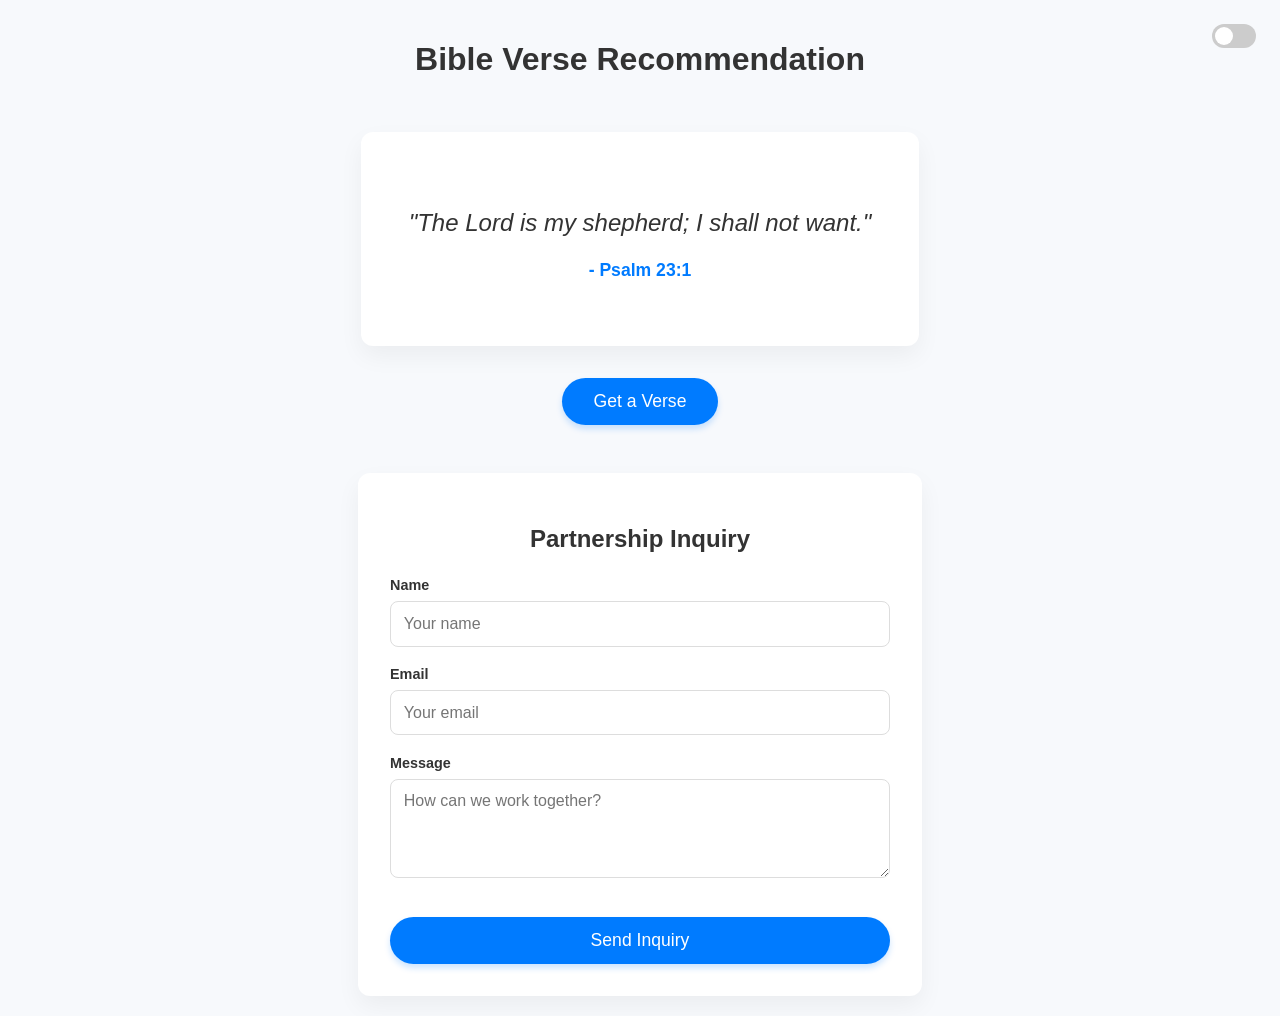
==== index.html @ c9f4b24e "Update Formspree endpoint to mdaylqqe" ====
<!doctype html>
<html lang="en">
<head>
  <meta charset="UTF-8" />
  <meta name="viewport" content="width=device-width, initial-scale=1.0" />
  <title>Daily Bible Verse</title>
  <link href='/style.css' rel='stylesheet'>
</head>
<body>
  <div class="theme-switch-wrapper">
    <label class="theme-switch" for="checkbox">
      <input type="checkbox" id="checkbox" />
      <div class="slider round"></div>
    </label>
  </div>
  <h1>Bible Verse Recommendation</h1>
  <div id="verse-container">
    <p id="verse-text">Press the button to receive a word of God.</p>
    <p id="verse-reference"></p>
  </div>
  <button onclick="getRandomVerse()">Get a Verse</button>

  <div id="contact-container">
    <h2>Partnership Inquiry</h2>
    <form action="https://formspree.io/f/mdaylqqe" method="POST">
      <div class="form-group">
        <label for="name">Name</label>
        <input type="text" id="name" name="name" placeholder="Your name" required>
      </div>
      <div class="form-group">
        <label for="email">Email</label>
        <input type="email" id="email" name="_replyto" placeholder="Your email" required>
      </div>
      <div class="form-group">
        <label for="message">Message</label>
        <textarea id="message" name="message" rows="4" placeholder="How can we work together?" required></textarea>
      </div>
      <button type="submit" class="submit-btn">Send Inquiry</button>
    </form>
  </div>

  <script defer type="text/javascript" src="/main.js"></script>
</body>
</html>
---- style.css ----
body {
  font-family: 'Segoe UI', Tahoma, Geneva, Verdana, sans-serif;
  display: flex;
  flex-direction: column;
  align-items: center;
  justify-content: center;
  min-height: 100vh;
  margin: 0;
  background-color: #f7f9fc;
  color: #333;
  transition: background-color 0.3s, color 0.3s;
  padding: 20px;
  text-align: center;
}

body.dark-mode {
  background-color: #1a1a1a;
  color: #e0e0e0;
}

#verse-container {
  max-width: 600px;
  background-color: white;
  padding: 3rem;
  border-radius: 12px;
  box-shadow: 0 10px 25px rgba(0, 0, 0, 0.05);
  margin: 2rem 0;
  transition: background-color 0.3s, box-shadow 0.3s;
}

body.dark-mode #verse-container {
  background-color: #2d2d2d;
  box-shadow: 0 10px 25px rgba(0, 0, 0, 0.3);
}

#verse-text {
  font-size: 1.5rem;
  line-height: 1.6;
  font-style: italic;
  margin-bottom: 1rem;
}

#verse-reference {
  font-size: 1.1rem;
  font-weight: bold;
  color: #007bff;
}

body.dark-mode #verse-reference {
  color: #4da3ff;
}

button {
  padding: 0.8rem 2rem;
  font-size: 1.1rem;
  cursor: pointer;
  border: none;
  border-radius: 30px;
  background-color: #007bff;
  color: white;
  transition: background-color 0.2s, transform 0.1s;
  box-shadow: 0 4px 6px rgba(0, 123, 255, 0.2);
}

button:hover {
  background-color: #0056b3;
}

button:active {
  transform: scale(0.98);
}

#contact-container {
  max-width: 500px;
  width: 100%;
  background-color: white;
  padding: 2rem;
  border-radius: 12px;
  box-shadow: 0 10px 25px rgba(0, 0, 0, 0.05);
  margin-top: 3rem;
  text-align: left;
  transition: background-color 0.3s, box-shadow 0.3s;
}

body.dark-mode #contact-container {
  background-color: #2d2d2d;
  box-shadow: 0 10px 25px rgba(0, 0, 0, 0.3);
}

#contact-container h2 {
  text-align: center;
  margin-bottom: 1.5rem;
  font-size: 1.5rem;
}

.form-group {
  margin-bottom: 1.2rem;
}

.form-group label {
  display: block;
  margin-bottom: 0.5rem;
  font-weight: bold;
  font-size: 0.9rem;
}

.form-group input, .form-group textarea {
  width: 100%;
  padding: 0.8rem;
  border: 1px solid #ddd;
  border-radius: 8px;
  font-family: inherit;
  font-size: 1rem;
  box-sizing: border-box;
  background-color: #fff;
  color: #333;
  transition: border-color 0.2s, background-color 0.3s, color 0.3s;
}

body.dark-mode .form-group input, body.dark-mode .form-group textarea {
  background-color: #3d3d3d;
  border-color: #4d4d4d;
  color: #e0e0e0;
}

.form-group input:focus, .form-group textarea:focus {
  outline: none;
  border-color: #007bff;
}

.submit-btn {
  width: 100%;
  margin-top: 1rem;
}

.theme-switch-wrapper {
  display: flex;
  align-items: center;
  position: absolute;
  top: 1.5rem;
  right: 1.5rem;
}

.theme-switch {
  display: inline-block;
  height: 24px;
  position: relative;
  width: 44px;
}

.theme-switch input {display:none;}

.slider {
  background-color: #ccc;
  bottom: 0;
  cursor: pointer;
  left: 0;
  position: absolute;
  right: 0;
  top: 0;
  transition: .4s;
  border-radius: 34px;
}

.slider:before {
  background-color: #fff;
  bottom: 3px;
  content: "";
  height: 18px;
  left: 3px;
  position: absolute;
  transition: .4s;
  width: 18px;
  border-radius: 50%;
}

input:checked + .slider {
  background-color: #007bff;
}

input:checked + .slider:before {
  transform: translateX(20px);
}
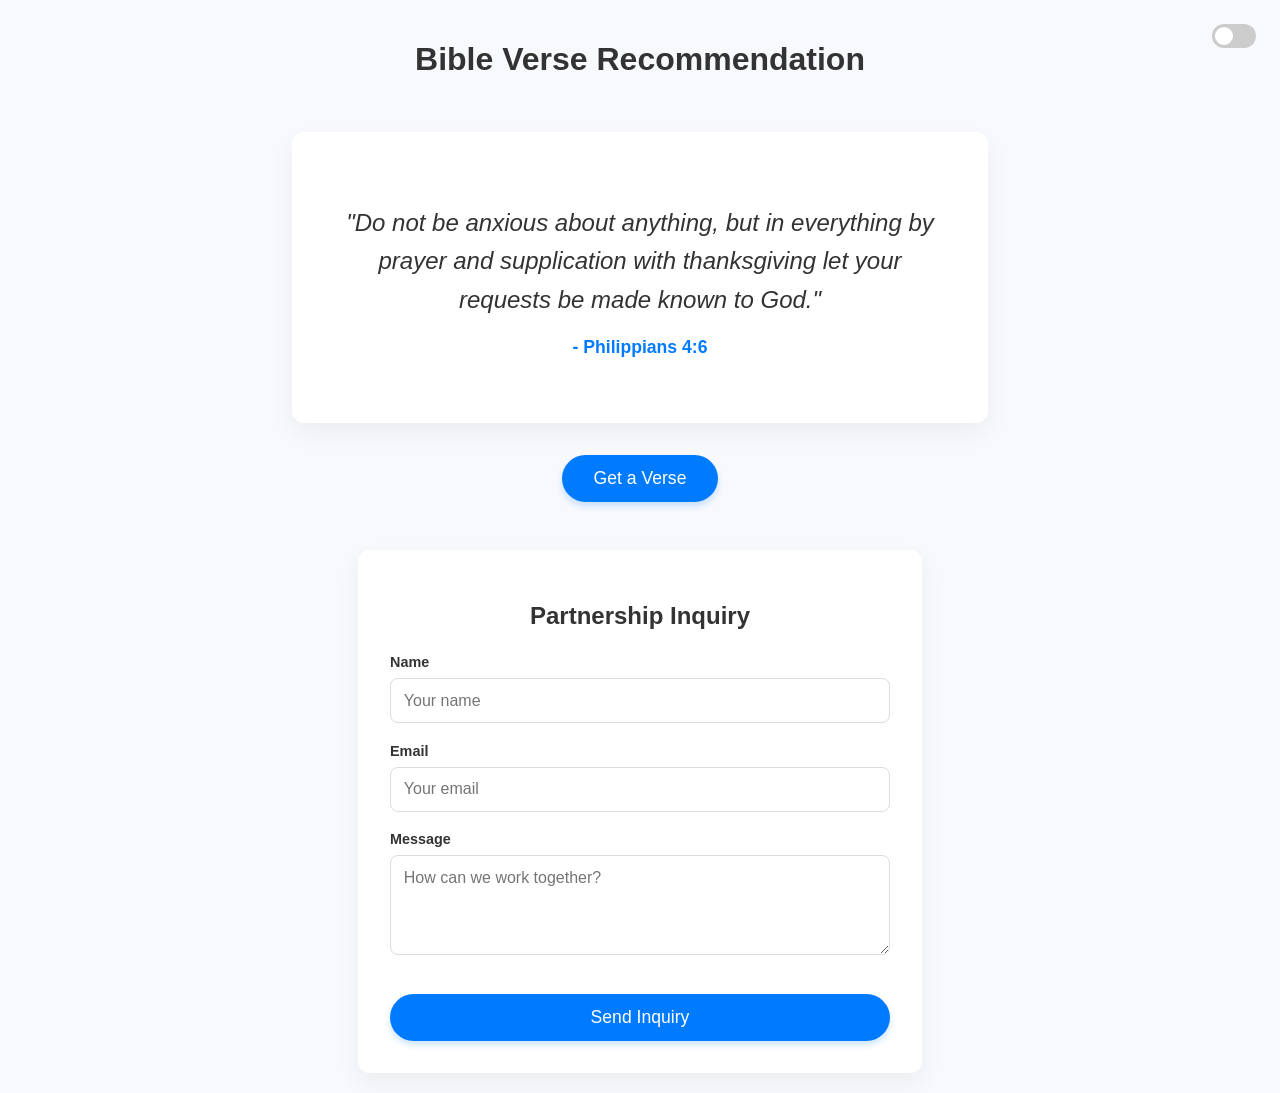
==== commit a76ef491: "Fix file paths for deployment" ====
--- a/index.html
+++ b/index.html
@@ -4,7 +4,7 @@
   <meta charset="UTF-8" />
   <meta name="viewport" content="width=device-width, initial-scale=1.0" />
   <title>Daily Bible Verse</title>
-  <link href='/style.css' rel='stylesheet'>
+  <link href='./style.css' rel='stylesheet'>
 </head>
 <body>
   <div class="theme-switch-wrapper">
@@ -39,6 +39,6 @@
     </form>
   </div>
 
-  <script defer type="text/javascript" src="/main.js"></script>
+  <script defer type="text/javascript" src="./main.js"></script>
 </body>
 </html>
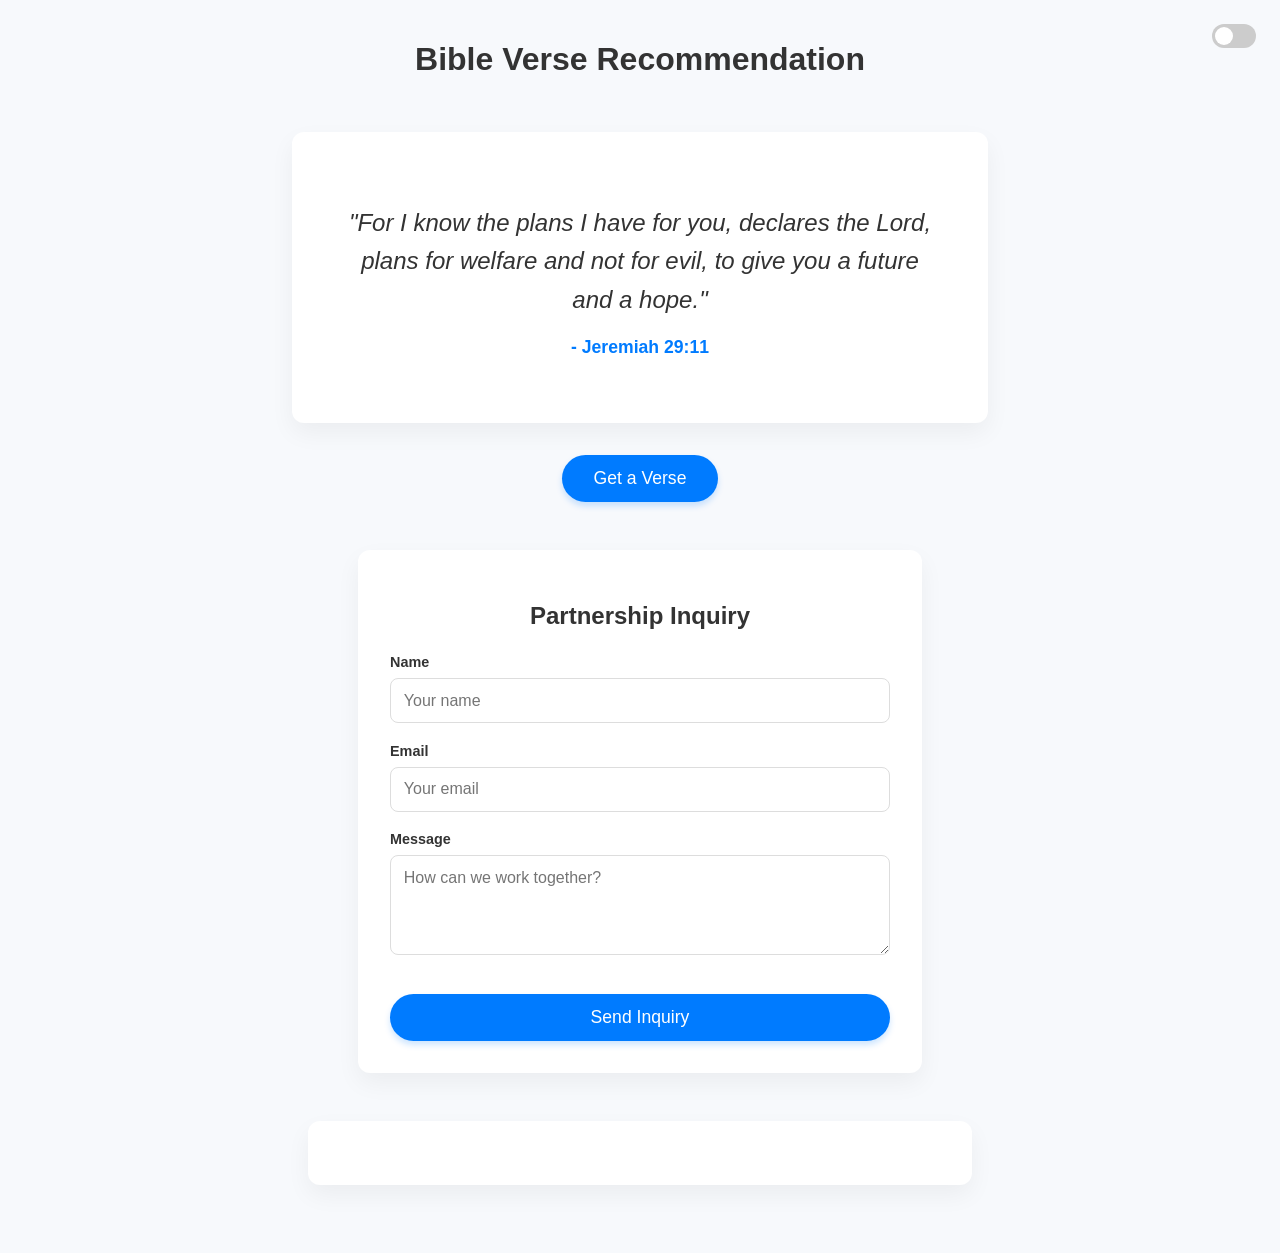
==== commit ff3c0094: "Add Disqus comment section" ====
--- a/index.html
+++ b/index.html
@@ -39,6 +39,28 @@
     </form>
   </div>
 
+  <div id="comments-container">
+    <div id="disqus_thread"></div>
+    <script>
+        /**
+        *  RECOMMENDED CONFIGURATION VARIABLES: EDIT AND UNCOMMENT THE SECTION BELOW TO INSERT DYNAMIC VALUES FROM YOUR PLATFORM OR CMS.
+        *  LEARN WHY DEFINING THESE VARIABLES IS IMPORTANT: https://disqus.com/admin/universalcode/#configuration-variables    */
+        /*
+        var disqus_config = function () {
+        this.page.url = PAGE_URL;  // Replace PAGE_URL with your page's canonical URL variable
+        this.page.identifier = PAGE_IDENTIFIER; // Replace PAGE_IDENTIFIER with your page's unique identifier variable
+        };
+        */
+        (function() { // DON'T EDIT BELOW THIS LINE
+        var d = document, s = d.createElement('script');
+        s.src = 'https://productbuilder-ojkybk3hdi.disqus.com/embed.js';
+        s.setAttribute('data-timestamp', +new Date());
+        (d.head || d.body).appendChild(s);
+        })();
+    </script>
+    <noscript>Please enable JavaScript to view the <a href="https://disqus.com/?ref_noscript">comments powered by Disqus.</a></noscript>
+  </div>
+
   <script defer type="text/javascript" src="./main.js"></script>
 </body>
 </html>
--- a/style.css
+++ b/style.css
@@ -133,6 +133,23 @@
   margin-top: 1rem;
 }
 
+#comments-container {
+  max-width: 600px;
+  width: 100%;
+  background-color: white;
+  padding: 2rem;
+  border-radius: 12px;
+  box-shadow: 0 10px 25px rgba(0, 0, 0, 0.05);
+  margin-top: 3rem;
+  margin-bottom: 3rem;
+  transition: background-color 0.3s, box-shadow 0.3s;
+}
+
+body.dark-mode #comments-container {
+  background-color: #2d2d2d;
+  box-shadow: 0 10px 25px rgba(0, 0, 0, 0.3);
+}
+
 .theme-switch-wrapper {
   display: flex;
   align-items: center;
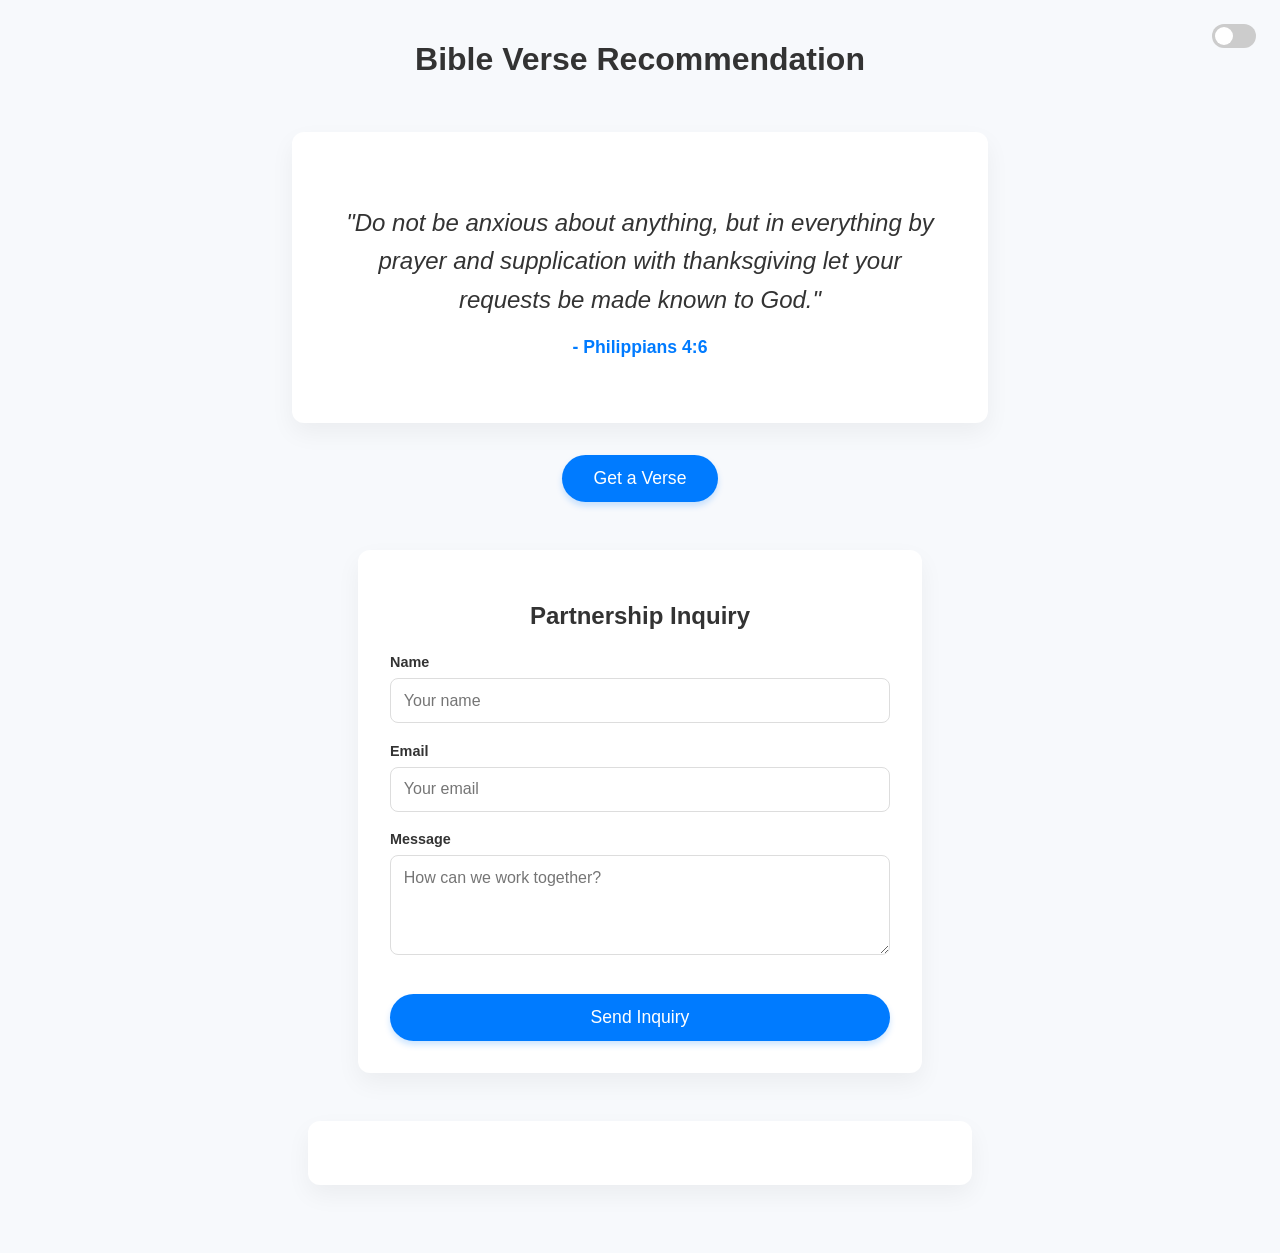
==== commit 77d3d59d: "Add Google AdSense meta tag, script, and ads.txt" ====
--- a/index.html
+++ b/index.html
@@ -3,7 +3,10 @@
 <head>
   <meta charset="UTF-8" />
   <meta name="viewport" content="width=device-width, initial-scale=1.0" />
+  <meta name="google-adsense-account" content="ca-pub-6475751847890621">
   <title>Daily Bible Verse</title>
+  <script async src="https://pagead2.googlesyndication.com/pagead/js/adsbygoogle.js?client=ca-pub-6475751847890621"
+     crossorigin="anonymous"></script>
   <link href='./style.css' rel='stylesheet'>
 </head>
 <body>
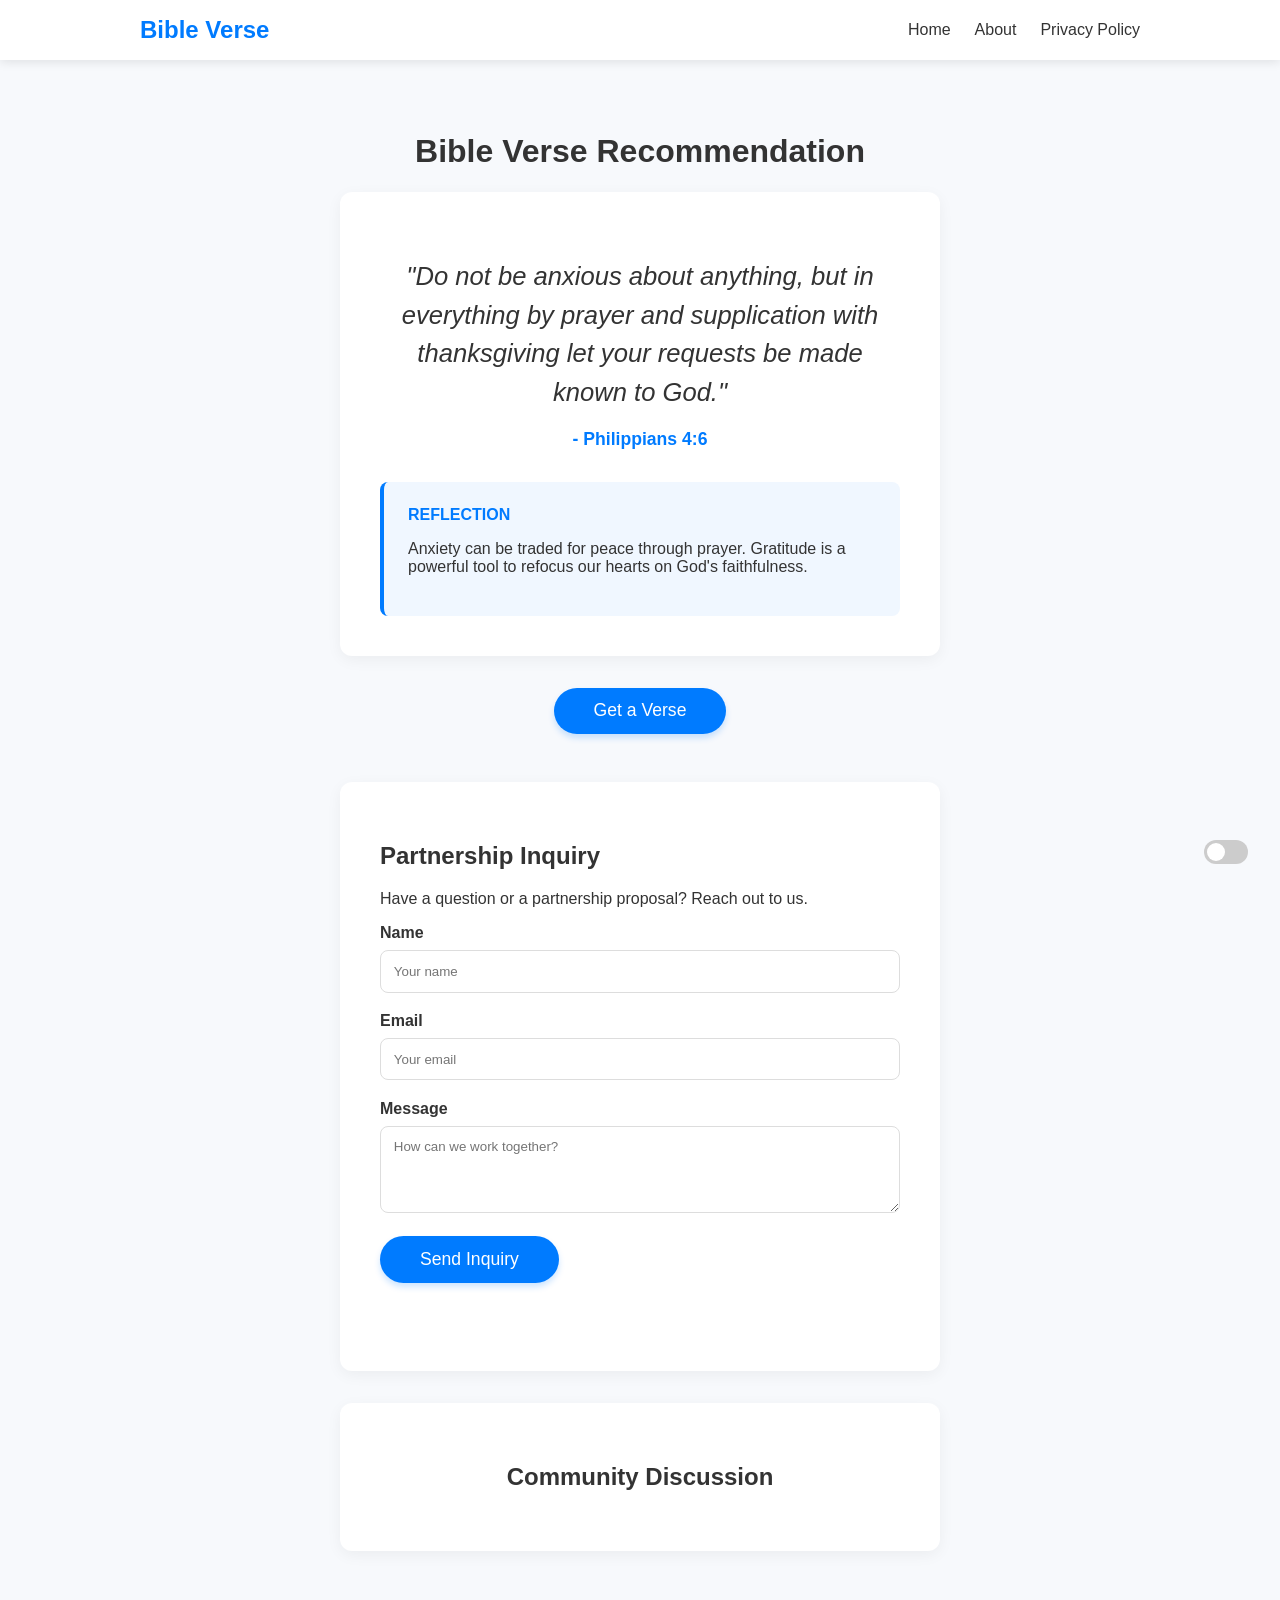
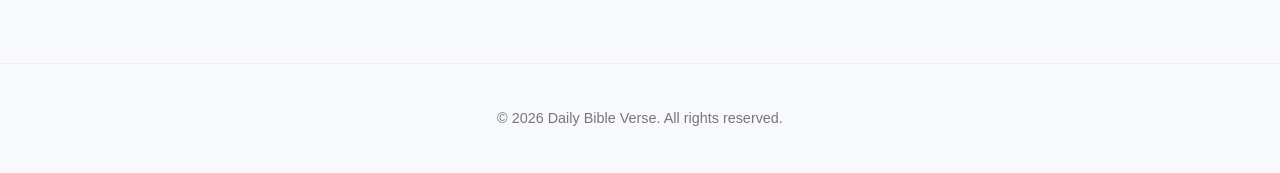
==== commit 0338972b: "Optimize site for AdSense approval: Added About/Privacy pages, enhanced content reflections, and imp" ====
--- a/index.html
+++ b/index.html
@@ -3,67 +3,82 @@
 <head>
   <meta charset="UTF-8" />
   <meta name="viewport" content="width=device-width, initial-scale=1.0" />
+  <meta name="description" content="Daily Bible Verse Recommendation - Find comfort and wisdom through curated Bible verses and spiritual reflections.">
   <meta name="google-adsense-account" content="ca-pub-6475751847890621">
-  <title>Daily Bible Verse</title>
+  <title>Daily Bible Verse | Comfort & Wisdom</title>
   <script async src="https://pagead2.googlesyndication.com/pagead/js/adsbygoogle.js?client=ca-pub-6475751847890621"
      crossorigin="anonymous"></script>
   <link href='./style.css' rel='stylesheet'>
 </head>
 <body>
+  <nav class="navbar">
+    <div class="nav-container">
+      <a href="./index.html" class="nav-logo">Bible Verse</a>
+      <ul class="nav-menu">
+        <li><a href="./index.html">Home</a></li>
+        <li><a href="./about.html">About</a></li>
+        <li><a href="./privacy.html">Privacy Policy</a></li>
+      </ul>
+    </div>
+  </nav>
+
   <div class="theme-switch-wrapper">
     <label class="theme-switch" for="checkbox">
       <input type="checkbox" id="checkbox" />
       <div class="slider round"></div>
     </label>
   </div>
-  <h1>Bible Verse Recommendation</h1>
-  <div id="verse-container">
-    <p id="verse-text">Press the button to receive a word of God.</p>
-    <p id="verse-reference"></p>
-  </div>
-  <button onclick="getRandomVerse()">Get a Verse</button>
 
-  <div id="contact-container">
-    <h2>Partnership Inquiry</h2>
-    <form action="https://formspree.io/f/mdaylqqe" method="POST">
-      <div class="form-group">
-        <label for="name">Name</label>
-        <input type="text" id="name" name="name" placeholder="Your name" required>
+  <main>
+    <h1>Bible Verse Recommendation</h1>
+    <div id="verse-container">
+      <p id="verse-text">Press the button to receive a word of God.</p>
+      <p id="verse-reference"></p>
+      <div class="reflection-box">
+        <h3>Reflection</h3>
+        <p id="verse-reflection">Click the button below to see a spiritual reflection for this verse.</p>
       </div>
-      <div class="form-group">
-        <label for="email">Email</label>
-        <input type="email" id="email" name="_replyto" placeholder="Your email" required>
-      </div>
-      <div class="form-group">
-        <label for="message">Message</label>
-        <textarea id="message" name="message" rows="4" placeholder="How can we work together?" required></textarea>
-      </div>
-      <button type="submit" class="submit-btn">Send Inquiry</button>
-    </form>
-  </div>
+    </div>
+    <button onclick="getRandomVerse()">Get a Verse</button>
 
-  <div id="comments-container">
-    <div id="disqus_thread"></div>
-    <script>
-        /**
-        *  RECOMMENDED CONFIGURATION VARIABLES: EDIT AND UNCOMMENT THE SECTION BELOW TO INSERT DYNAMIC VALUES FROM YOUR PLATFORM OR CMS.
-        *  LEARN WHY DEFINING THESE VARIABLES IS IMPORTANT: https://disqus.com/admin/universalcode/#configuration-variables    */
-        /*
-        var disqus_config = function () {
-        this.page.url = PAGE_URL;  // Replace PAGE_URL with your page's canonical URL variable
-        this.page.identifier = PAGE_IDENTIFIER; // Replace PAGE_IDENTIFIER with your page's unique identifier variable
-        };
-        */
-        (function() { // DON'T EDIT BELOW THIS LINE
-        var d = document, s = d.createElement('script');
-        s.src = 'https://productbuilder-ojkybk3hdi.disqus.com/embed.js';
-        s.setAttribute('data-timestamp', +new Date());
-        (d.head || d.body).appendChild(s);
-        })();
-    </script>
-    <noscript>Please enable JavaScript to view the <a href="https://disqus.com/?ref_noscript">comments powered by Disqus.</a></noscript>
-  </div>
+    <section id="contact-container">
+      <h2>Partnership Inquiry</h2>
+      <p>Have a question or a partnership proposal? Reach out to us.</p>
+      <form action="https://formspree.io/f/mdaylqqe" method="POST">
+        <div class="form-group">
+          <label for="name">Name</label>
+          <input type="text" id="name" name="name" placeholder="Your name" required>
+        </div>
+        <div class="form-group">
+          <label for="email">Email</label>
+          <input type="email" id="email" name="_replyto" placeholder="Your email" required>
+        </div>
+        <div class="form-group">
+          <label for="message">Message</label>
+          <textarea id="message" name="message" rows="4" placeholder="How can we work together?" required></textarea>
+        </div>
+        <button type="submit" class="submit-btn">Send Inquiry</button>
+      </form>
+    </section>
 
+    <section id="comments-container">
+      <h2>Community Discussion</h2>
+      <div id="disqus_thread"></div>
+    </section>
+  </main>
+
+  <footer>
+    <p>&copy; 2026 Daily Bible Verse. All rights reserved.</p>
+  </footer>
+
+  <script>
+      (function() {
+      var d = document, s = d.createElement('script');
+      s.src = 'https://productbuilder-ojkybk3hdi.disqus.com/embed.js';
+      s.setAttribute('data-timestamp', +new Date());
+      (d.head || d.body).appendChild(s);
+      })();
+  </script>
   <script defer type="text/javascript" src="./main.js"></script>
 </body>
 </html>
--- a/style.css
+++ b/style.css
@@ -1,16 +1,14 @@
+/* Global Styles */
 body {
   font-family: 'Segoe UI', Tahoma, Geneva, Verdana, sans-serif;
-  display: flex;
-  flex-direction: column;
-  align-items: center;
-  justify-content: center;
-  min-height: 100vh;
   margin: 0;
   background-color: #f7f9fc;
   color: #333;
   transition: background-color 0.3s, color 0.3s;
-  padding: 20px;
-  text-align: center;
+  padding-top: 80px; /* Space for navbar */
+  display: flex;
+  flex-direction: column;
+  align-items: center;
 }
 
 body.dark-mode {
@@ -18,40 +16,134 @@
   color: #e0e0e0;
 }
 
-#verse-container {
+/* Navbar */
+.navbar {
+  position: fixed;
+  top: 0;
+  left: 0;
+  width: 100%;
+  background-color: #fff;
+  box-shadow: 0 2px 10px rgba(0,0,0,0.1);
+  z-index: 1000;
+  padding: 1rem 0;
+  transition: background-color 0.3s;
+}
+
+body.dark-mode .navbar {
+  background-color: #2d2d2d;
+  box-shadow: 0 2px 10px rgba(0,0,0,0.3);
+}
+
+.nav-container {
+  max-width: 1000px;
+  margin: 0 auto;
+  display: flex;
+  justify-content: space-between;
+  align-items: center;
+  padding: 0 2rem;
+}
+
+.nav-logo {
+  font-size: 1.5rem;
+  font-weight: bold;
+  color: #007bff;
+  text-decoration: none;
+}
+
+.nav-menu {
+  list-style: none;
+  display: flex;
+  gap: 1.5rem;
+  margin: 0;
+  padding: 0;
+}
+
+.nav-menu a {
+  text-decoration: none;
+  color: inherit;
+  font-weight: 500;
+  transition: color 0.2s;
+}
+
+.nav-menu a:hover {
+  color: #007bff;
+}
+
+/* Layout */
+main {
+  max-width: 800px;
+  width: 100%;
+  padding: 2rem;
+  text-align: center;
+  display: flex;
+  flex-direction: column;
+  align-items: center;
+}
+
+/* Content Boxes */
+#verse-container, #contact-container, #comments-container, .static-content {
+  width: 100%;
   max-width: 600px;
   background-color: white;
-  padding: 3rem;
+  padding: 2.5rem;
   border-radius: 12px;
-  box-shadow: 0 10px 25px rgba(0, 0, 0, 0.05);
-  margin: 2rem 0;
+  box-shadow: 0 4px 15px rgba(0, 0, 0, 0.05);
+  margin-bottom: 2rem;
   transition: background-color 0.3s, box-shadow 0.3s;
-}
-
-body.dark-mode #verse-container {
+  box-sizing: border-box;
+}
+
+body.dark-mode #verse-container, 
+body.dark-mode #contact-container, 
+body.dark-mode #comments-container,
+body.dark-mode .static-content {
   background-color: #2d2d2d;
-  box-shadow: 0 10px 25px rgba(0, 0, 0, 0.3);
+  box-shadow: 0 4px 15px rgba(0, 0, 0, 0.3);
+}
+
+/* Reflection Box */
+.reflection-box {
+  margin-top: 2rem;
+  padding: 1.5rem;
+  background-color: #f0f7ff;
+  border-radius: 8px;
+  text-align: left;
+  border-left: 4px solid #007bff;
+}
+
+body.dark-mode .reflection-box {
+  background-color: #3d3d3d;
+  border-left-color: #4da3ff;
+}
+
+.reflection-box h3 {
+  margin-top: 0;
+  font-size: 1rem;
+  color: #007bff;
+  text-transform: uppercase;
+}
+
+body.dark-mode .reflection-box h3 {
+  color: #4da3ff;
 }
 
 #verse-text {
-  font-size: 1.5rem;
-  line-height: 1.6;
+  font-size: 1.6rem;
+  line-height: 1.5;
   font-style: italic;
-  margin-bottom: 1rem;
+  margin-bottom: 0.5rem;
 }
 
 #verse-reference {
   font-size: 1.1rem;
   font-weight: bold;
   color: #007bff;
-}
-
-body.dark-mode #verse-reference {
-  color: #4da3ff;
-}
-
+  margin-bottom: 0;
+}
+
+/* Buttons */
 button {
-  padding: 0.8rem 2rem;
+  padding: 0.8rem 2.5rem;
   font-size: 1.1rem;
   cursor: pointer;
   border: none;
@@ -60,6 +152,7 @@
   color: white;
   transition: background-color 0.2s, transform 0.1s;
   box-shadow: 0 4px 6px rgba(0, 123, 255, 0.2);
+  margin-bottom: 3rem;
 }
 
 button:hover {
@@ -70,27 +163,9 @@
   transform: scale(0.98);
 }
 
+/* Forms */
 #contact-container {
-  max-width: 500px;
-  width: 100%;
-  background-color: white;
-  padding: 2rem;
-  border-radius: 12px;
-  box-shadow: 0 10px 25px rgba(0, 0, 0, 0.05);
-  margin-top: 3rem;
   text-align: left;
-  transition: background-color 0.3s, box-shadow 0.3s;
-}
-
-body.dark-mode #contact-container {
-  background-color: #2d2d2d;
-  box-shadow: 0 10px 25px rgba(0, 0, 0, 0.3);
-}
-
-#contact-container h2 {
-  text-align: center;
-  margin-bottom: 1.5rem;
-  font-size: 1.5rem;
 }
 
 .form-group {
@@ -101,7 +176,6 @@
   display: block;
   margin-bottom: 0.5rem;
   font-weight: bold;
-  font-size: 0.9rem;
 }
 
 .form-group input, .form-group textarea {
@@ -110,11 +184,7 @@
   border: 1px solid #ddd;
   border-radius: 8px;
   font-family: inherit;
-  font-size: 1rem;
   box-sizing: border-box;
-  background-color: #fff;
-  color: #333;
-  transition: border-color 0.2s, background-color 0.3s, color 0.3s;
 }
 
 body.dark-mode .form-group input, body.dark-mode .form-group textarea {
@@ -123,39 +193,12 @@
   color: #e0e0e0;
 }
 
-.form-group input:focus, .form-group textarea:focus {
-  outline: none;
-  border-color: #007bff;
-}
-
-.submit-btn {
-  width: 100%;
-  margin-top: 1rem;
-}
-
-#comments-container {
-  max-width: 600px;
-  width: 100%;
-  background-color: white;
-  padding: 2rem;
-  border-radius: 12px;
-  box-shadow: 0 10px 25px rgba(0, 0, 0, 0.05);
-  margin-top: 3rem;
-  margin-bottom: 3rem;
-  transition: background-color 0.3s, box-shadow 0.3s;
-}
-
-body.dark-mode #comments-container {
-  background-color: #2d2d2d;
-  box-shadow: 0 10px 25px rgba(0, 0, 0, 0.3);
-}
-
+/* Theme Switch */
 .theme-switch-wrapper {
-  display: flex;
-  align-items: center;
-  position: absolute;
-  top: 1.5rem;
-  right: 1.5rem;
+  position: fixed;
+  bottom: 2rem;
+  right: 2rem;
+  z-index: 1001;
 }
 
 .theme-switch {
@@ -197,4 +240,19 @@
 
 input:checked + .slider:before {
   transform: translateX(20px);
+}
+
+/* Footer */
+footer {
+  width: 100%;
+  padding: 2rem 0;
+  margin-top: 3rem;
+  border-top: 1px solid #eee;
+  text-align: center;
+  font-size: 0.9rem;
+  color: #777;
+}
+
+body.dark-mode footer {
+  border-top-color: #333;
 }
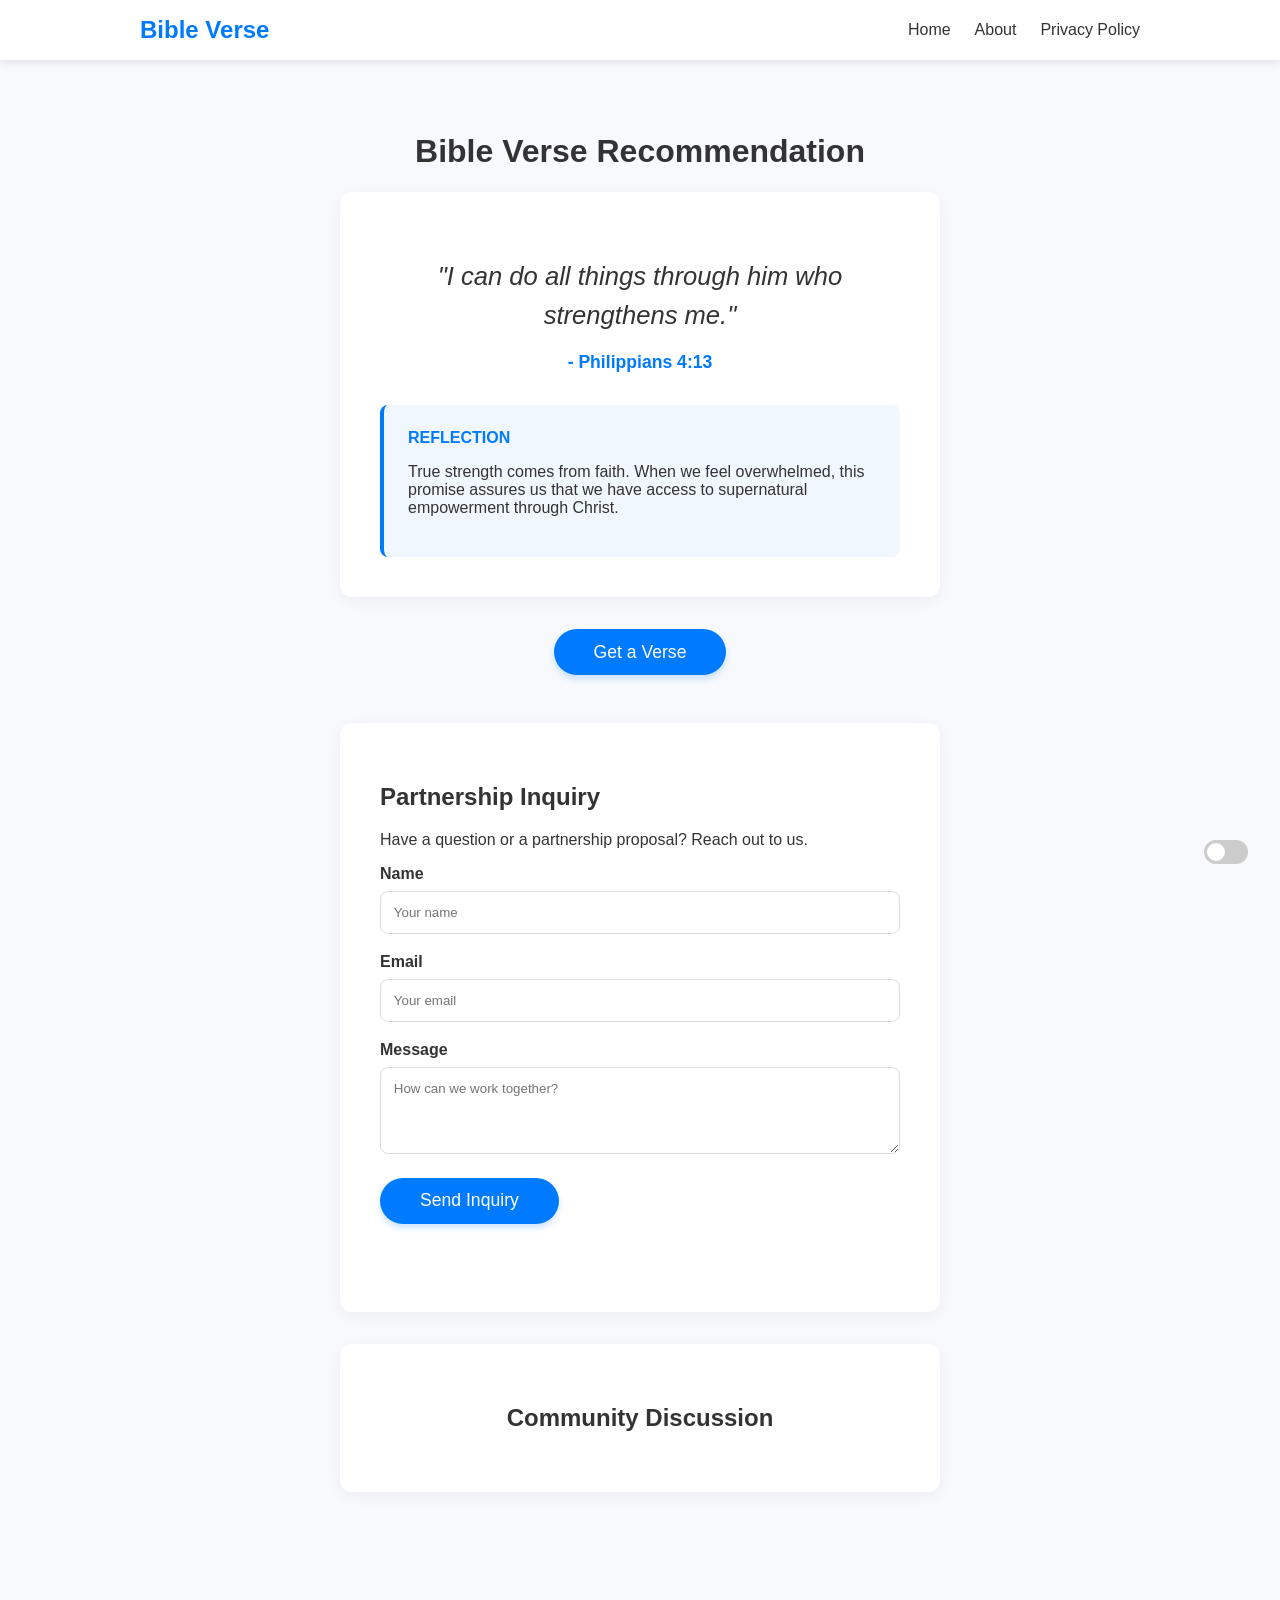
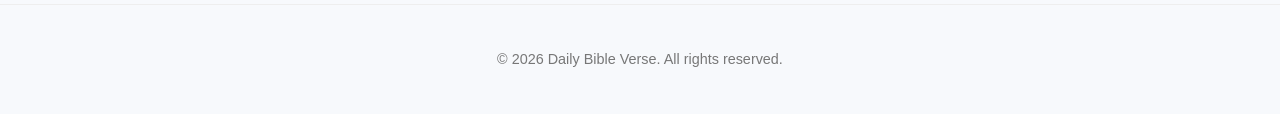
==== commit cf09d172: "feat: add Google Analytics tag (gtag.js) to all HTML files" ====
--- a/index.html
+++ b/index.html
@@ -1,6 +1,15 @@
 <!doctype html>
 <html lang="en">
 <head>
+  <!-- Google tag (gtag.js) -->
+  <script async src="https://www.googletagmanager.com/gtag/js?id=G-CXLRFG57D3"></script>
+  <script>
+    window.dataLayer = window.dataLayer || [];
+    function gtag(){dataLayer.push(arguments);}
+    gtag('js', new Date());
+
+    gtag('config', 'G-CXLRFG57D3');
+  </script>
   <meta charset="UTF-8" />
   <meta name="viewport" content="width=device-width, initial-scale=1.0" />
   <meta name="description" content="Daily Bible Verse Recommendation - Find comfort and wisdom through curated Bible verses and spiritual reflections.">
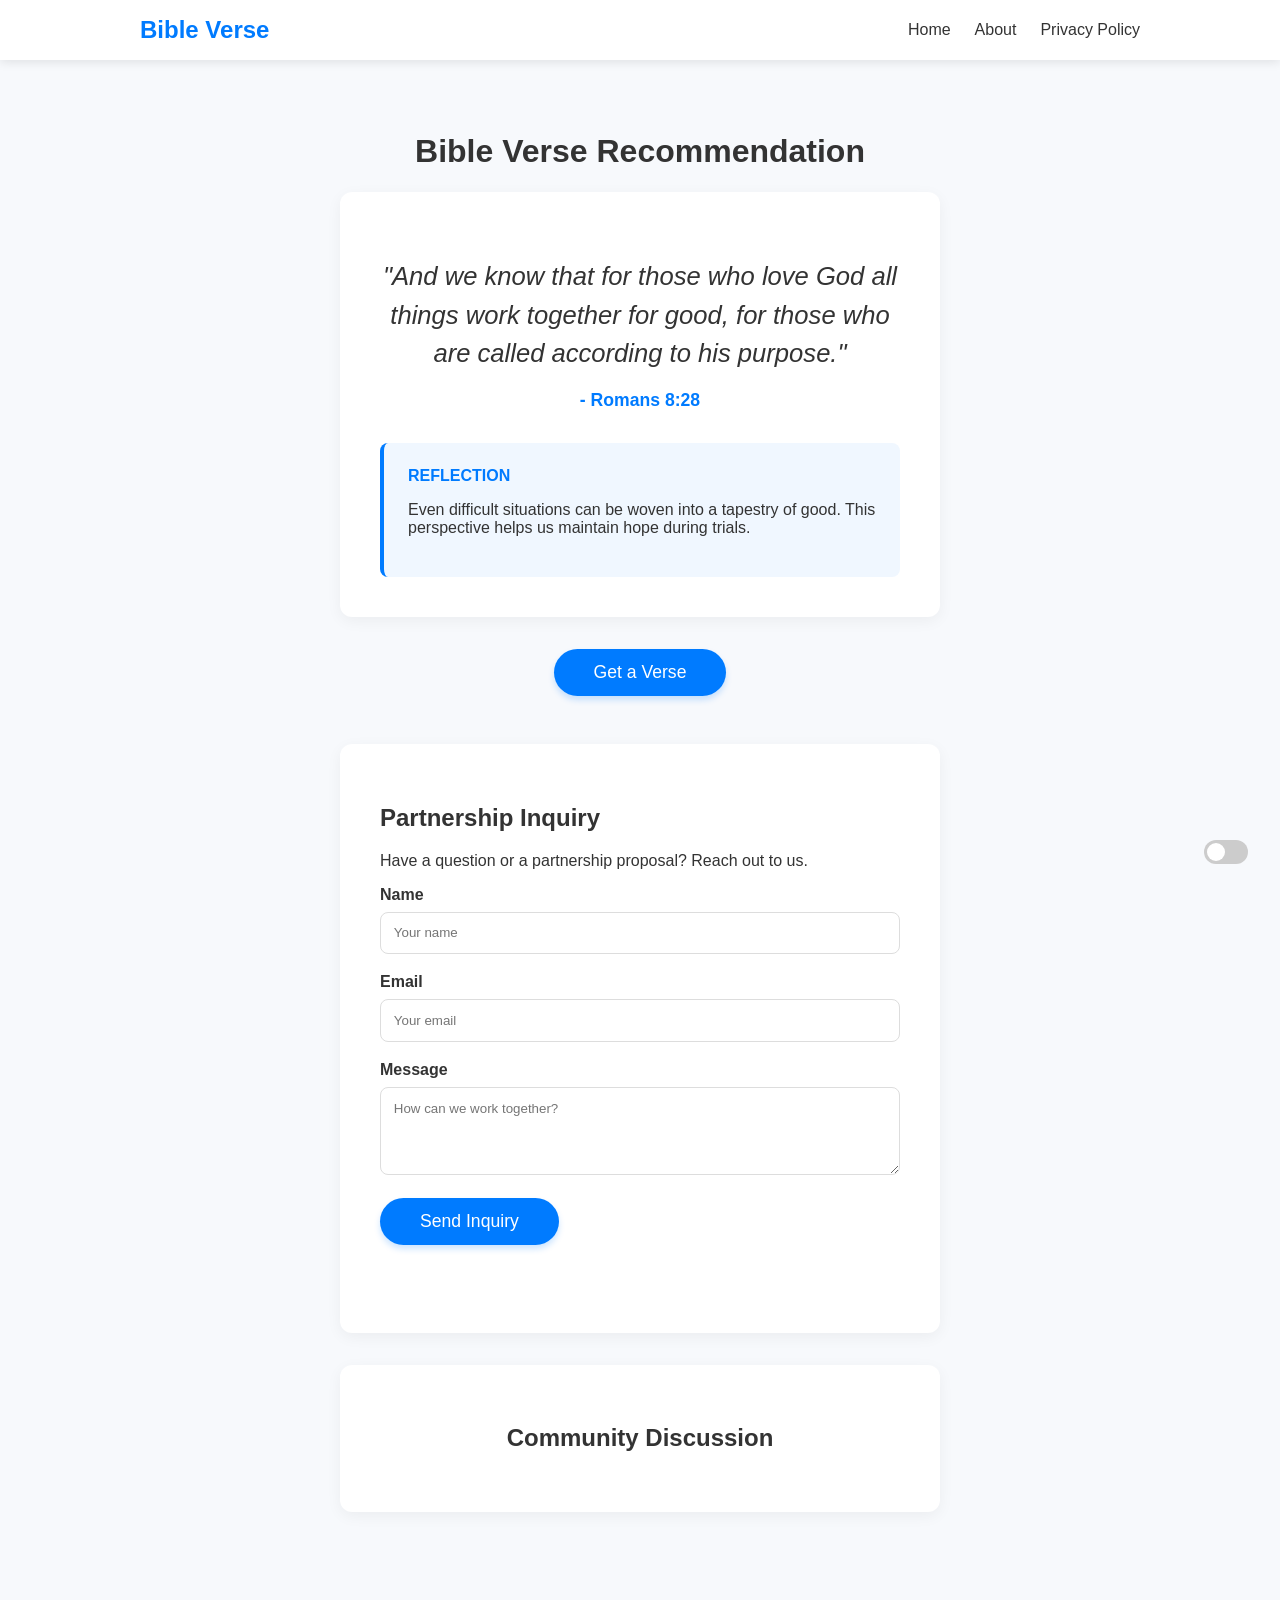
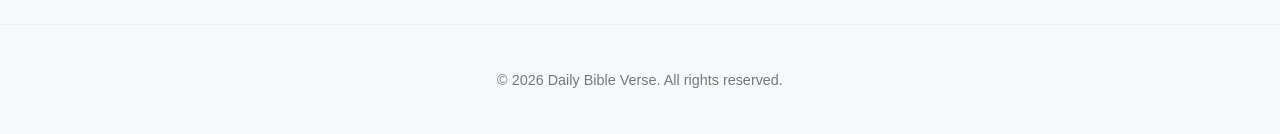
==== commit ad6d47ea: "fix: resolve script error by adding DOM null checks and crossorigin attribute" ====
--- a/index.html
+++ b/index.html
@@ -2,7 +2,7 @@
 <html lang="en">
 <head>
   <!-- Google tag (gtag.js) -->
-  <script async src="https://www.googletagmanager.com/gtag/js?id=G-CXLRFG57D3"></script>
+  <script async src="https://www.googletagmanager.com/gtag/js?id=G-CXLRFG57D3" crossorigin="anonymous"></script>
   <script>
     window.dataLayer = window.dataLayer || [];
     function gtag(){dataLayer.push(arguments);}
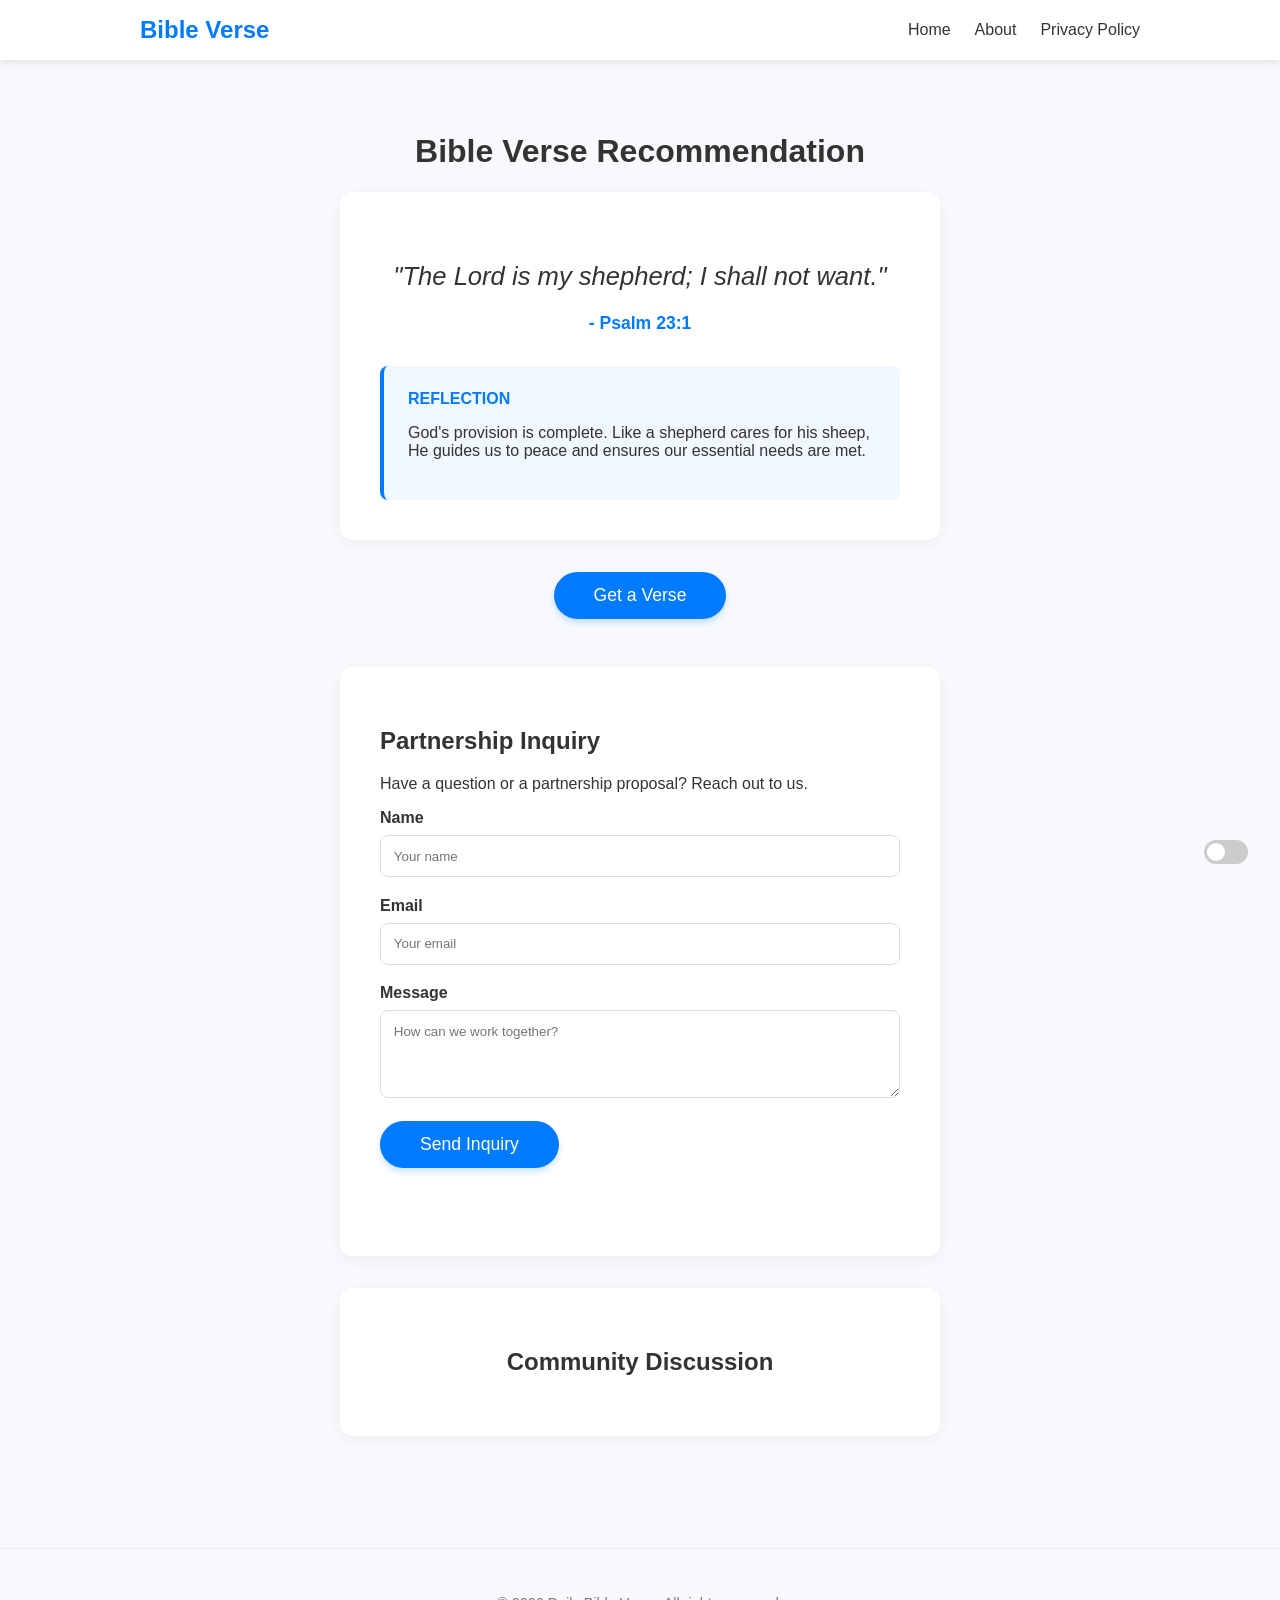
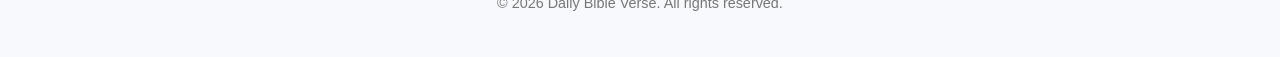
==== commit 8cdfbdf5: "feat: add Microsoft Clarity analytics to all HTML files" ====
--- a/index.html
+++ b/index.html
@@ -9,6 +9,13 @@
     gtag('js', new Date());
 
     gtag('config', 'G-CXLRFG57D3');
+  </script>
+  <script type="text/javascript">
+    (function(c,l,a,r,i,t,y){
+        c[a]=c[a]||function(){(c[a].q=c[a].q||[]).push(arguments)};
+        t=l.createElement(r);t.async=1;t.src="https://www.clarity.ms/tag/"+i;
+        y=l.getElementsByTagName(r)[0];y.parentNode.insertBefore(t,y);
+    })(window, document, "clarity", "script", "wg64gag3lj");
   </script>
   <meta charset="UTF-8" />
   <meta name="viewport" content="width=device-width, initial-scale=1.0" />
